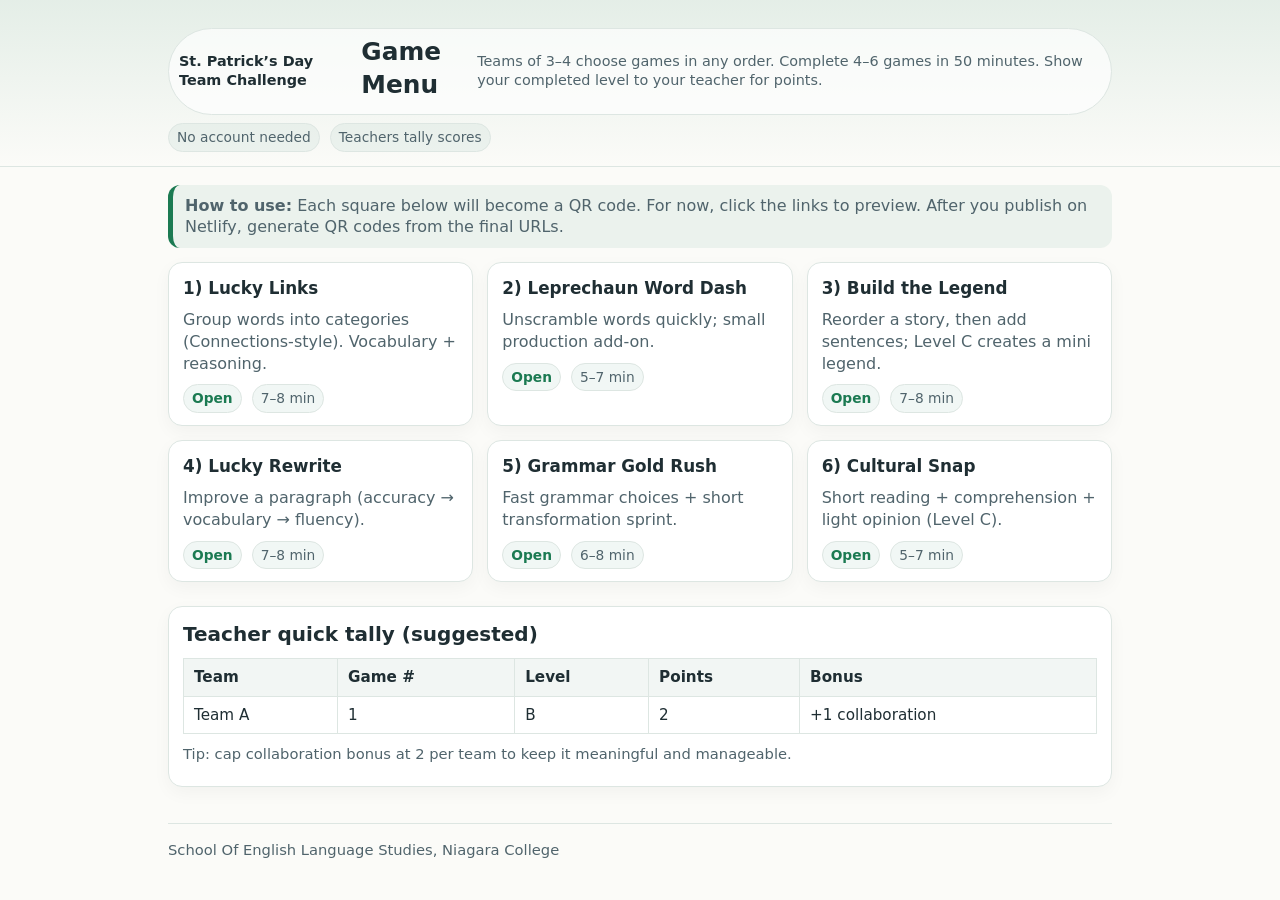
==== index.html @ ce848d59 "Add files via upload" ====
<!doctype html>
<html lang="en">
<head>
  <meta charset="utf-8"/>
  <meta name="viewport" content="width=device-width, initial-scale=1"/>
  <title>St. Patrick’s Day Team Challenge</title>
  <link rel="stylesheet" href="assets/styles.css"/>
</head>
<body>
  <header>
    <div class="container">
      <div class="badge"><b>St. Patrick’s Day Team Challenge</b>
      <h1>Game Menu</h1>
      <p>Teams of 3–4 choose games in any order. Complete 4–6 games in 50 minutes. Show your completed level to your teacher for points.</p></div>
      <div class="meta">
        <span>No account needed</span>
        <span>Teachers tally scores</span>
		
      </div>
    </div>
  </header>

  <main class="container" style="padding:18px 18px 0">
    <div class="callout">
      <b>How to use:</b> Each square below will become a QR code. For now, click the links to preview. After you publish on Netlify, generate QR codes from the final URLs.
    </div>

    <div class="grid" style="margin-top:14px">
      <div class="card">
        <h3>1) Lucky Links</h3>
        <p>Group words into categories (Connections-style). Vocabulary + reasoning.</p>
        <div class="meta">
          <span><a href="games/1-lucky-links.html">Open</a></span>
          <span>7–8 min</span>
        </div>
      </div>

      <div class="card">
        <h3>2) Leprechaun Word Dash</h3>
        <p>Unscramble words quickly; small production add-on.</p>
        <div class="meta">
          <span><a href="games/2-word-dash.html">Open</a></span>
          <span>5–7 min</span>
        </div>
      </div>

      <div class="card">
        <h3>3) Build the Legend</h3>
        <p>Reorder a story, then add sentences; Level C creates a mini legend.</p>
        <div class="meta">
          <span><a href="games/3-build-the-legend.html">Open</a></span>
          <span>7–8 min</span>
        </div>
      </div>

      <div class="card">
        <h3>4) Lucky Rewrite</h3>
        <p>Improve a paragraph (accuracy → vocabulary → fluency).</p>
        <div class="meta">
          <span><a href="games/4-lucky-rewrite.html">Open</a></span>
          <span>7–8 min</span>
        </div>
      </div>

      <div class="card">
        <h3>5) Grammar Gold Rush</h3>
        <p>Fast grammar choices + short transformation sprint.</p>
        <div class="meta">
          <span><a href="games/5-grammar-gold-rush.html">Open</a></span>
          <span>6–8 min</span>
        </div>
      </div>

      <div class="card">
        <h3>6) Cultural Snap</h3>
        <p>Short reading + comprehension + light opinion (Level C).</p>
        <div class="meta">
          <span><a href="games/6-cultural-snap.html">Open</a></span>
          <span>5–7 min</span>
        </div>
      </div>
    </div>

    <div class="card">
      <h2>Teacher quick tally (suggested)</h2>
      <table>
        <thead>
          <tr><th>Team</th><th>Game #</th><th>Level</th><th>Points</th><th>Bonus</th></tr>
        </thead>
        <tbody>
          <tr><td>Team A</td><td>1</td><td>B</td><td>2</td><td>+1 collaboration</td></tr>
        </tbody>
      </table>
      <p class="small">Tip: cap collaboration bonus at 2 per team to keep it meaningful and manageable.</p>
    </div>
  </main>

  <footer>
    <div class="container">
      <hr/>
      <div class="small">School Of English Language Studies, Niagara College</div>
    </div>
  </footer>
</body>
</html>
---- assets/styles.css ----
:root{
  --bg:#fbfbf8;
  --card:#ffffff;
  --ink:#1f2e33;
  --muted:#50646c;
  --accent:#1b7a52;
  --accent2:#c9a227;
  --line:#dde6e2;
}
*{box-sizing:border-box}
body{
  margin:0;
  font-family: system-ui, -apple-system, Segoe UI, Roboto, Arial, sans-serif;
  color:var(--ink);
  background:var(--bg);
  line-height:1.35;
}
header{
  padding:28px 18px 14px;
  border-bottom:1px solid var(--line);
  background:linear-gradient(180deg, rgba(27,122,82,.10), rgba(27,122,82,0));
}
.container{
  max-width:980px;
  margin:0 auto;
  padding:0 18px;
}
h1{font-size:1.55rem;margin:0 0 6px}
h2{font-size:1.25rem;margin:0 0 10px}
p{margin:10px 0;color:var(--muted)}
.badge{
  display:inline-flex;
  align-items:center;
  gap:8px;
  font-size:.9rem;
  padding:6px 10px;
  border:1px solid var(--line);
  border-radius:450px;
  background:rgba(255,255,255,.7);
}
.badge b{color:var(--ink)}
.grid{
  display:grid;
  grid-template-columns:repeat(auto-fit,minmax(240px,1fr));
  gap:14px;
  margin:16px 0 24px;
}
.card{
  background:var(--card);
  border:1px solid var(--line);
  border-radius:14px;
  padding:14px 14px 12px;
  box-shadow:0 6px 18px rgba(0,0,0,.04);
}
.card h3{
  margin:0 0 6px;
  font-size:1.05rem;
}
.card a{
  color:var(--accent);
  text-decoration:none;
  font-weight:600;
}
.card a:hover{text-decoration:underline}
.meta{
  display:flex;
  gap:10px;
  flex-wrap:wrap;
  margin:8px 0 0;
}
.meta span{
  font-size:.86rem;
  padding:4px 8px;
  border-radius:999px;
  border:1px solid var(--line);
  background:rgba(27,122,82,.06);
  color:var(--muted);
}
footer{
  padding:20px 0 40px;
  color:var(--muted);
}
hr{border:none;border-top:1px solid var(--line);margin:16px 0}
.kbd{
  font-family: ui-monospace, SFMono-Regular, Menlo, Monaco, Consolas, "Liberation Mono", monospace;
  font-size:.92rem;
  padding:10px 12px;
  border:1px solid var(--line);
  border-radius:12px;
  background:#f6f8f7;
  overflow:auto;
}
.tabs{
  display:flex;
  gap:8px;
  flex-wrap:wrap;
  margin:10px 0 12px;
}
.tabbtn{
  border:1px solid var(--line);
  background:#fff;
  padding:8px 10px;
  border-radius:999px;
  font-weight:700;
  cursor:pointer;
  color:var(--muted);
}
.tabbtn.active{
  border-color:rgba(27,122,82,.45);
  background:rgba(27,122,82,.10);
  color:var(--ink);
}
.level{
  display:none;
}
.level.active{
  display:block;
}
.callout{
  border-left:5px solid var(--accent);
  background:rgba(27,122,82,.07);
  padding:10px 12px;
  border-radius:12px;
  color:var(--muted);
}
.small{font-size:.92rem}
ol,ul{margin:8px 0 8px 20px}
table{
  border-collapse:collapse;
  width:100%;
  margin:10px 0;
  font-size:.95rem;
}
td,th{
  border:1px solid var(--line);
  padding:8px 10px;
  vertical-align:top;
}
th{background:#f2f6f4;text-align:left}
.print{
  display:inline-flex;
  gap:8px;
  align-items:center;
  border:1px solid var(--line);
  border-radius:999px;
  padding:8px 10px;
  background:#fff;
  cursor:pointer;
  font-weight:700;
  color:var(--accent);
}
.print:hover{background:rgba(27,122,82,.06)}
/* 4x4 word grid for Lucky Links */
.wordgrid table{
  width:100%;
  border-collapse:separate;
  border-spacing:10px;
  margin-top:10px;
}
.wordgrid td{
  border:1px solid var(--line);
  border-radius:12px;
  background:#fff;
  padding:14px 10px;
  text-align:center;
  font-weight:800;
  letter-spacing:.02em;
  color:var(--ink);
  box-shadow:0 6px 18px rgba(0,0,0,.04);
  cursor:pointer;
  transition:all .2s ease;
}

/* keeps it readable on phones */
@media (max-width: 520px){
  .wordgrid table{ border-spacing:8px; }
  .wordgrid td{ padding:12px 8px; font-size:.95rem; }
}
.wordgrid table {
  width:100%;
  border-collapse:separate;
  border-spacing:10px;
  margin-top:10px;
  transition:opacity .3s ease;
}



.wordgrid td.selected {
  background:rgba(27,122,82,.15);
  border-color:var(--accent);
}

.wordgrid.fade {
  opacity:.3;
}

.controls {
  margin-top:10px;
  display:flex;
  gap:10px;
}

.controls button {
  border:1px solid var(--line);
  border-radius:999px;
  padding:6px 12px;
  background:#fff;
  cursor:pointer;
  font-weight:600;
}

.answer-overlay {
  display:none;
  margin-top:10px;
  padding:10px;
  border:1px dashed var(--accent);
  border-radius:10px;
  background:rgba(27,122,82,.08);
  font-size:.9rem;
}

.answer-overlay.visible {
  display:block;
}

.word-row{
  display:flex;
  gap:10px;
  margin:8px 0;
  flex-wrap:wrap;
}

.letter{
  width:42px;
  height:42px;
  border-radius:50%;
  display:flex;
  align-items:center;
  justify-content:center;
  font-weight:700;
  font-size:1.1rem;
  background:linear-gradient(145deg, #1b7a52, #145c3d);
  color:white;
  box-shadow:0 4px 10px rgba(0,0,0,.15);
  border:2px solid rgba(255,255,255,.4);
  transition:transform .15s ease;
}

.letter:hover{ transform:scale(1.1); }
@media (hover:hover){
  .letter:hover{ transform:scale(1.1); }
}
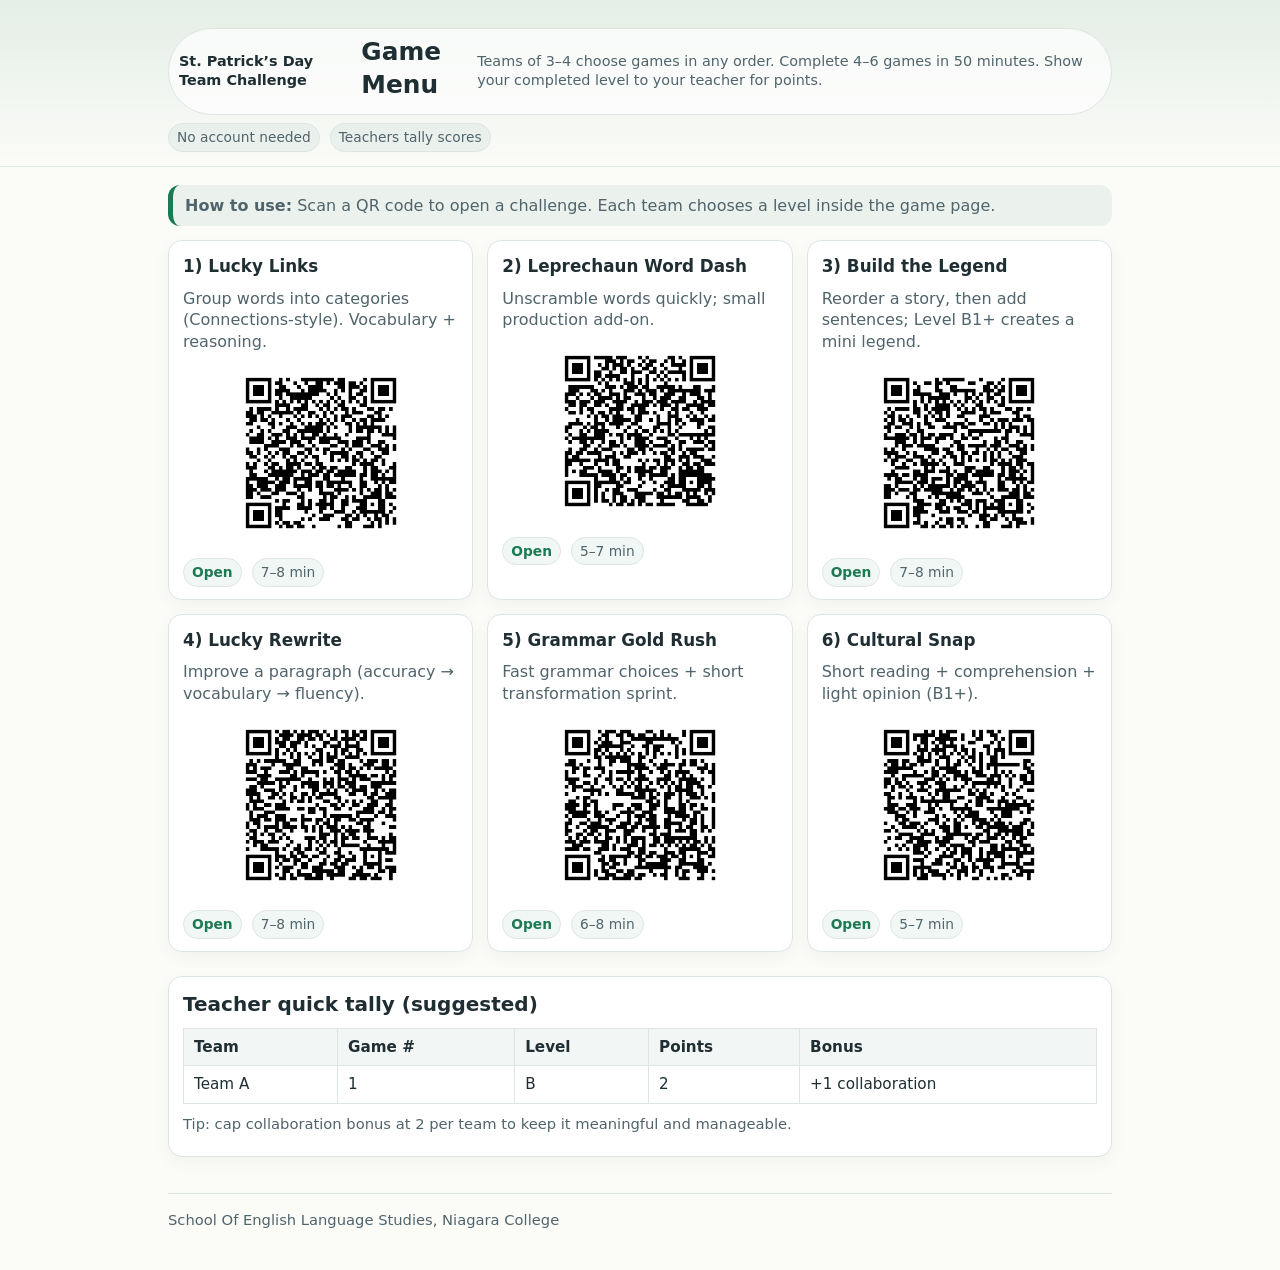
==== commit 258e2cf8: "Add files via upload" ====
--- a/index.html
+++ b/index.html
@@ -21,79 +21,99 @@
   </header>
 
   <main class="container" style="padding:18px 18px 0">
-    <div class="callout">
-      <b>How to use:</b> Each square below will become a QR code. For now, click the links to preview. After you publish on Netlify, generate QR codes from the final URLs.
-    </div>
+  <div class="callout">
+    <b>How to use:</b> Scan a QR code to open a challenge. Each team chooses a level inside the game page.
+  </div>
 
-    <div class="grid" style="margin-top:14px">
-      <div class="card">
-        <h3>1) Lucky Links</h3>
-        <p>Group words into categories (Connections-style). Vocabulary + reasoning.</p>
-        <div class="meta">
-          <span><a href="games/1-lucky-links.html">Open</a></span>
-          <span>7–8 min</span>
-        </div>
+  <div class="grid" style="margin-top:14px">
+
+    <div class="card">
+      <h3>1) Lucky Links</h3>
+      <p>Group words into categories (Connections-style). Vocabulary + reasoning.</p>
+      <div style="text-align:center; margin:10px 0;">
+        <img src="assets/1-lucky-links-qr.png" alt="Lucky Links QR" width="180">
       </div>
-
-      <div class="card">
-        <h3>2) Leprechaun Word Dash</h3>
-        <p>Unscramble words quickly; small production add-on.</p>
-        <div class="meta">
-          <span><a href="games/2-word-dash.html">Open</a></span>
-          <span>5–7 min</span>
-        </div>
-      </div>
-
-      <div class="card">
-        <h3>3) Build the Legend</h3>
-        <p>Reorder a story, then add sentences; Level C creates a mini legend.</p>
-        <div class="meta">
-          <span><a href="games/3-build-the-legend.html">Open</a></span>
-          <span>7–8 min</span>
-        </div>
-      </div>
-
-      <div class="card">
-        <h3>4) Lucky Rewrite</h3>
-        <p>Improve a paragraph (accuracy → vocabulary → fluency).</p>
-        <div class="meta">
-          <span><a href="games/4-lucky-rewrite.html">Open</a></span>
-          <span>7–8 min</span>
-        </div>
-      </div>
-
-      <div class="card">
-        <h3>5) Grammar Gold Rush</h3>
-        <p>Fast grammar choices + short transformation sprint.</p>
-        <div class="meta">
-          <span><a href="games/5-grammar-gold-rush.html">Open</a></span>
-          <span>6–8 min</span>
-        </div>
-      </div>
-
-      <div class="card">
-        <h3>6) Cultural Snap</h3>
-        <p>Short reading + comprehension + light opinion (Level C).</p>
-        <div class="meta">
-          <span><a href="games/6-cultural-snap.html">Open</a></span>
-          <span>5–7 min</span>
-        </div>
+      <div class="meta">
+        <span><a href="games/1-lucky-links.html">Open</a></span>
+        <span>7–8 min</span>
       </div>
     </div>
 
     <div class="card">
-      <h2>Teacher quick tally (suggested)</h2>
-      <table>
-        <thead>
-          <tr><th>Team</th><th>Game #</th><th>Level</th><th>Points</th><th>Bonus</th></tr>
-        </thead>
-        <tbody>
-          <tr><td>Team A</td><td>1</td><td>B</td><td>2</td><td>+1 collaboration</td></tr>
-        </tbody>
-      </table>
-      <p class="small">Tip: cap collaboration bonus at 2 per team to keep it meaningful and manageable.</p>
+      <h3>2) Leprechaun Word Dash</h3>
+      <p>Unscramble words quickly; small production add-on.</p>
+      <div style="text-align:center; margin:10px 0;">
+        <img src="assets/2-word-dash-qr.png" alt="Word Dash QR" width="180">
+      </div>
+      <div class="meta">
+        <span><a href="games/2-word-dash.html">Open</a></span>
+        <span>5–7 min</span>
+      </div>
     </div>
-  </main>
+
+    <div class="card">
+      <h3>3) Build the Legend</h3>
+      <p>Reorder a story, then add sentences; Level B1+ creates a mini legend.</p>
+      <div style="text-align:center; margin:10px 0;">
+        <img src="assets/3-build-the-legend-qr.png" alt="Build the Legend QR" width="180">
+      </div>
+      <div class="meta">
+        <span><a href="games/3-build-the-legend.html">Open</a></span>
+        <span>7–8 min</span>
+      </div>
+    </div>
+
+    <div class="card">
+      <h3>4) Lucky Rewrite</h3>
+      <p>Improve a paragraph (accuracy → vocabulary → fluency).</p>
+      <div style="text-align:center; margin:10px 0;">
+        <img src="assets/4-lucky-rewrite-qr.png" alt="Lucky Rewrite QR" width="180">
+      </div>
+      <div class="meta">
+        <span><a href="games/4-lucky-rewrite.html">Open</a></span>
+        <span>7–8 min</span>
+      </div>
+    </div>
+
+    <div class="card">
+      <h3>5) Grammar Gold Rush</h3>
+      <p>Fast grammar choices + short transformation sprint.</p>
+      <div style="text-align:center; margin:10px 0;">
+        <img src="assets/5-grammar-gold-rush-qr.png" alt="Grammar Gold Rush QR" width="180">
+      </div>
+      <div class="meta">
+        <span><a href="games/5-grammar-gold-rush.html">Open</a></span>
+        <span>6–8 min</span>
+      </div>
+    </div>
+
+    <div class="card">
+      <h3>6) Cultural Snap</h3>
+      <p>Short reading + comprehension + light opinion (B1+).</p>
+      <div style="text-align:center; margin:10px 0;">
+        <img src="assets/6-cultural-snap-qr.png" alt="Cultural Snap QR" width="180">
+      </div>
+      <div class="meta">
+        <span><a href="games/6-cultural-snap.html">Open</a></span>
+        <span>5–7 min</span>
+      </div>
+    </div>
+
+  </div>
+
+  <div class="card">
+    <h2>Teacher quick tally (suggested)</h2>
+    <table>
+      <thead>
+        <tr><th>Team</th><th>Game #</th><th>Level</th><th>Points</th><th>Bonus</th></tr>
+      </thead>
+      <tbody>
+        <tr><td>Team A</td><td>1</td><td>B</td><td>2</td><td>+1 collaboration</td></tr>
+      </tbody>
+    </table>
+    <p class="small">Tip: cap collaboration bonus at 2 per team to keep it meaningful and manageable.</p>
+  </div>
+</main>
 
   <footer>
     <div class="container">
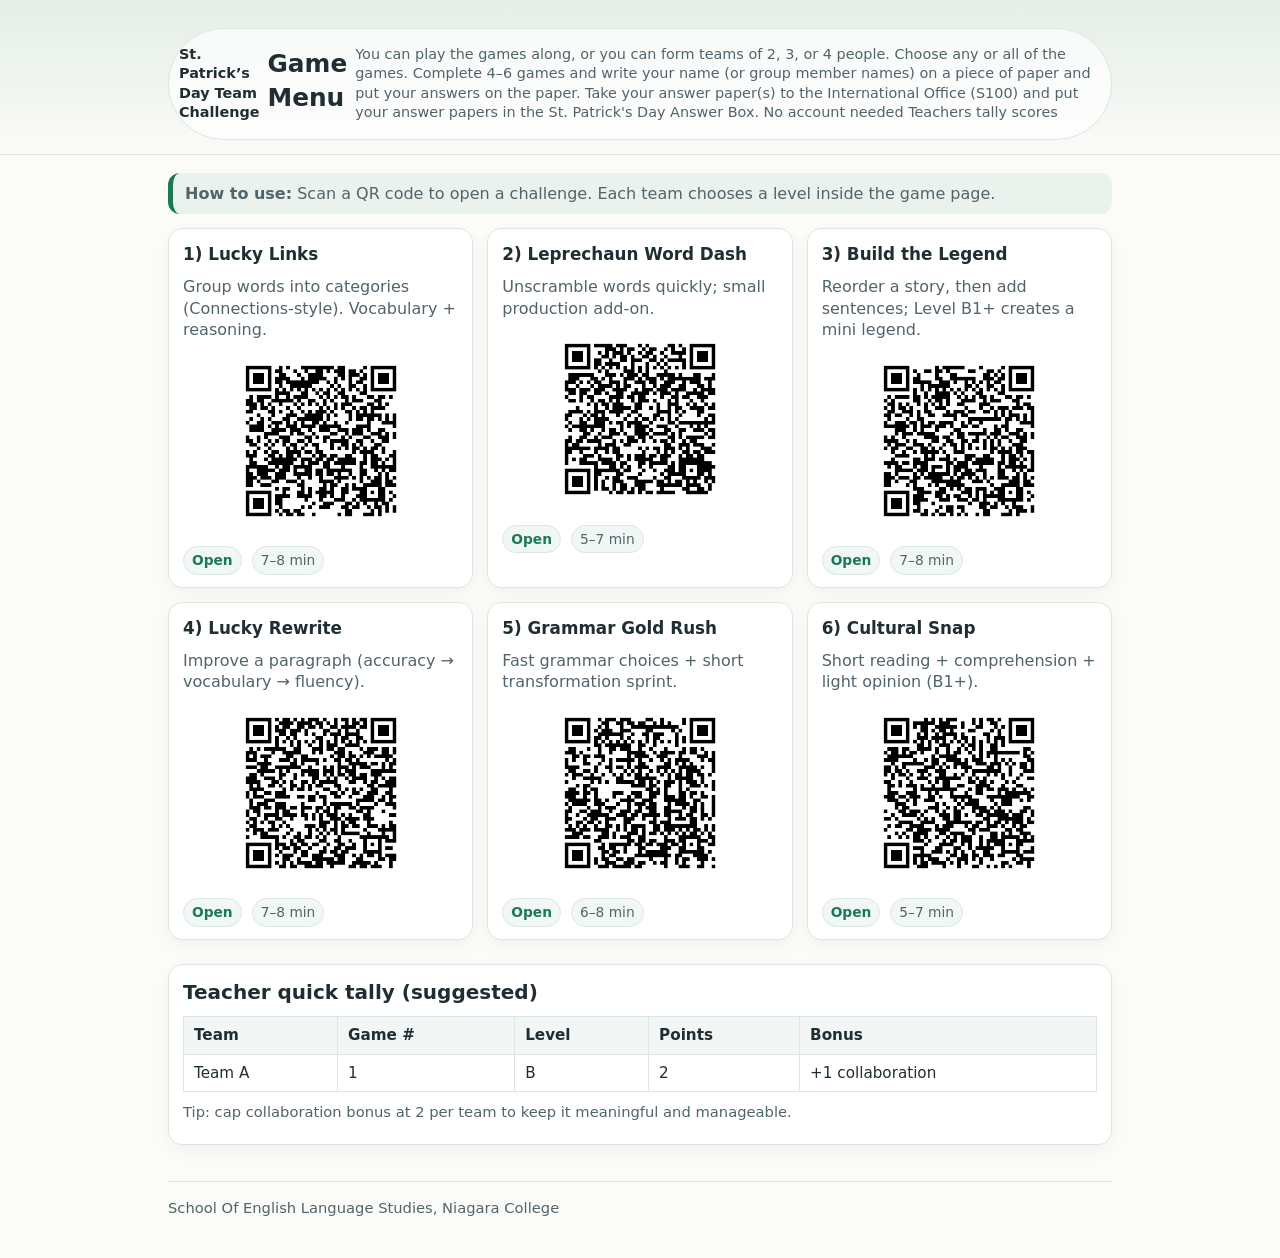
==== commit 2b2a99d3: "Update index.html" ====
--- a/index.html
+++ b/index.html
@@ -11,8 +11,7 @@
     <div class="container">
       <div class="badge"><b>St. Patrick’s Day Team Challenge</b>
       <h1>Game Menu</h1>
-      <p>Teams of 3–4 choose games in any order. Complete 4–6 games in 50 minutes. Show your completed level to your teacher for points.</p></div>
-      <div class="meta">
+      <p>You can play the games along, or you can form teams of 2, 3, or 4 people. Choose any or all of the games. Complete 4–6 games and write your name (or group member names) on a piece of paper and put your answers on the paper. Take your answer paper(s) to the International Office (S100) and put your answer papers in the St. Patrick's Day Answer Box.
         <span>No account needed</span>
         <span>Teachers tally scores</span>
 		
--- a/assets/styles.css
+++ b/assets/styles.css
@@ -186,9 +186,9 @@
 
 
 
+/* group colors are applied inline via JS; .selected just marks tile as chosen */
 .wordgrid td.selected {
-  background:rgba(27,122,82,.15);
-  border-color:var(--accent);
+  box-shadow: 0 4px 12px rgba(0,0,0,.12);
 }
 
 .wordgrid.fade {
